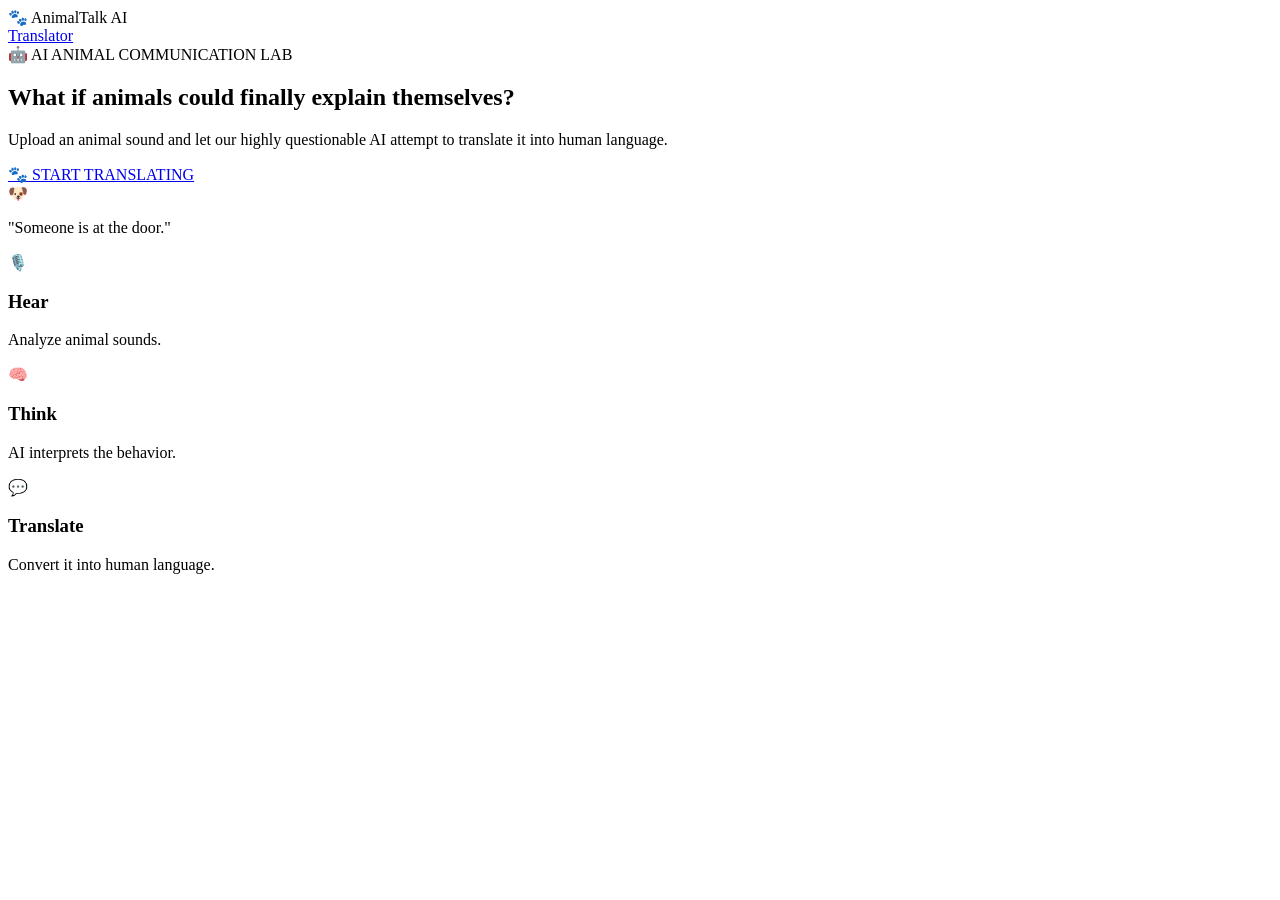
==== templates/index.html @ 05c5dc58 "updATED CODE" ====
<!DOCTYPE html>
<html>

<head>

    <title>AnimalTalk AI</title>

    <link rel="stylesheet"
          href="{{ url_for('static', filename='style.css') }}">

</head>

<body>

<nav>

    <div class="logo">
        🐾 AnimalTalk AI
    </div>

    <a href="/translator">
        Translator
    </a>

</nav>


<section class="hero">

    <div class="hero-content">

        <div class="badge">
            🤖 AI ANIMAL COMMUNICATION LAB
        </div>

        <h1>
            What if animals
            <span>could finally explain themselves?</span>
        </h1>

        <p>
            Upload an animal sound and let our highly
            questionable AI attempt to translate it
            into human language.
        </p>

        <a href="/translator"
           class="primary-btn">

            🐾 START TRANSLATING

        </a>

    </div>


    <div class="animal-card">

        <div class="animal">
            🐶
        </div>

        <div class="sound-wave">

            <span></span>
            <span></span>
            <span></span>
            <span></span>
            <span></span>

        </div>

        <p>
            "Someone is at the door."
        </p>

    </div>

</section>


<section class="features">

    <div class="feature">
        🎙️
        <h3>Hear</h3>
        <p>Analyze animal sounds.</p>
    </div>

    <div class="feature">
        🧠
        <h3>Think</h3>
        <p>AI interprets the behavior.</p>
    </div>

    <div class="feature">
        💬
        <h3>Translate</h3>
        <p>Convert it into human language.</p>
    </div>

</section>

</body>

</html>
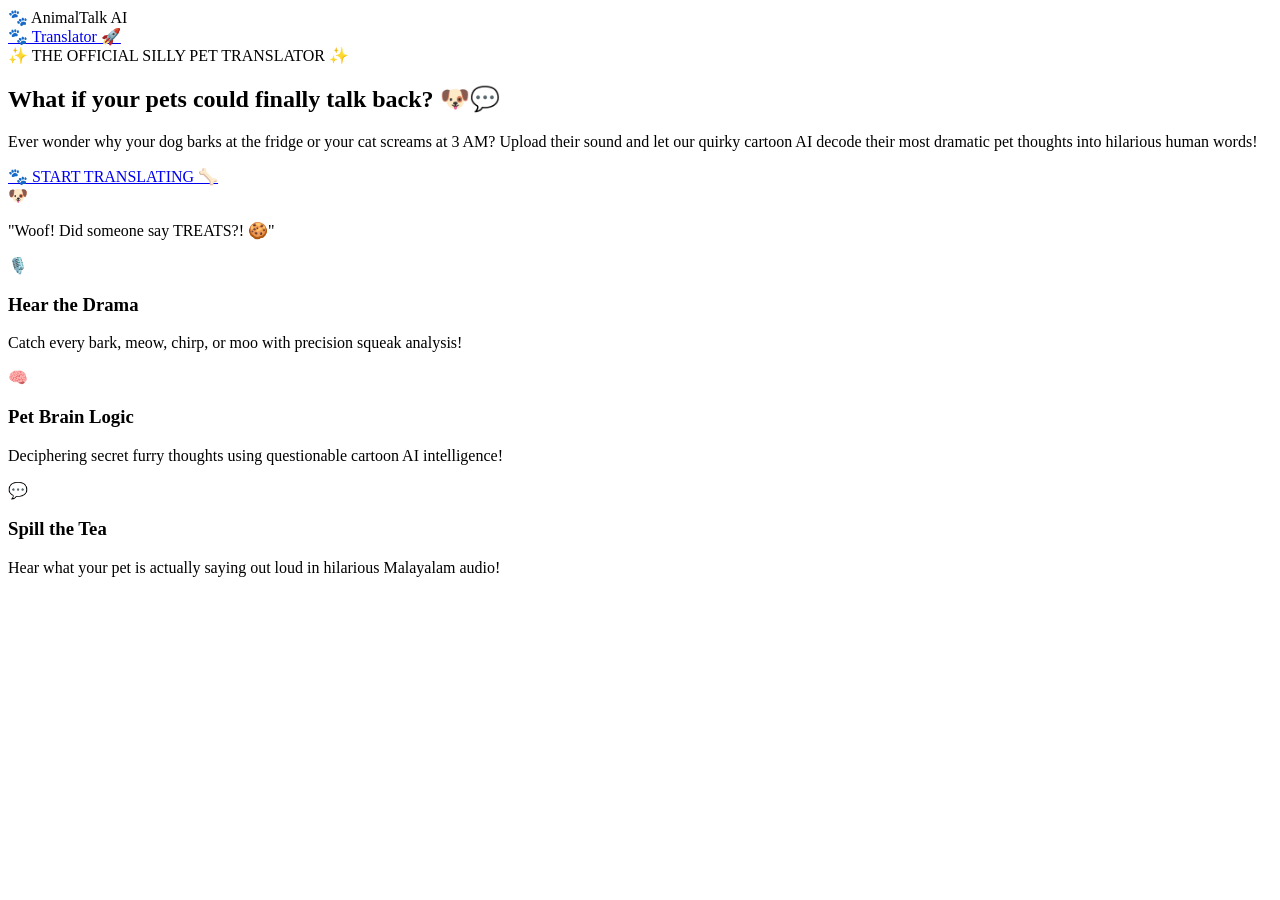
==== commit f194247a: "Replace old project with new code" ====
--- a/templates/index.html
+++ b/templates/index.html
@@ -1,106 +1,83 @@
 <!DOCTYPE html>
-<html>
+<html lang="en">
 
 <head>
-
-    <title>AnimalTalk AI</title>
-
-    <link rel="stylesheet"
-          href="{{ url_for('static', filename='style.css') }}">
-
+    <meta charset="UTF-8">
+    <meta name="viewport" content="width=device-width, initial-scale=1.0">
+    <title>🐾 AnimalTalk AI - Cute Cartoon Pet Translator ✨</title>
+    <link rel="stylesheet" href="{{ url_for('static', filename='style.css') }}">
 </head>
 
 <body>
 
 <nav>
-
     <div class="logo">
-        🐾 AnimalTalk AI
+        <span>🐾</span> AnimalTalk AI
     </div>
-
     <a href="/translator">
-        Translator
+        🐾 Translator 🚀
     </a>
-
 </nav>
 
-
 <section class="hero">
-
     <div class="hero-content">
-
         <div class="badge">
-            🤖 AI ANIMAL COMMUNICATION LAB
+            ✨ THE OFFICIAL SILLY PET TRANSLATOR ✨
         </div>
 
         <h1>
-            What if animals
-            <span>could finally explain themselves?</span>
+            What if your pets
+            <span>could finally talk back? 🐶💬</span>
         </h1>
 
         <p>
-            Upload an animal sound and let our highly
-            questionable AI attempt to translate it
-            into human language.
+            Ever wonder why your dog barks at the fridge or your cat screams at 3 AM? 
+            Upload their sound and let our quirky cartoon AI decode their most dramatic pet thoughts into hilarious human words!
         </p>
 
-        <a href="/translator"
-           class="primary-btn">
-
-            🐾 START TRANSLATING
-
+        <a href="/translator" class="primary-btn">
+            🐾 START TRANSLATING 🦴
         </a>
-
     </div>
 
-
     <div class="animal-card">
-
-        <div class="animal">
+        <div class="animal" id="heroAnimal">
             🐶
         </div>
 
         <div class="sound-wave">
-
             <span></span>
             <span></span>
             <span></span>
             <span></span>
             <span></span>
-
         </div>
 
         <p>
-            "Someone is at the door."
+            "Woof! Did someone say TREATS?! 🍪"
         </p>
-
     </div>
-
 </section>
 
-
 <section class="features">
-
     <div class="feature">
         🎙️
-        <h3>Hear</h3>
-        <p>Analyze animal sounds.</p>
+        <h3>Hear the Drama</h3>
+        <p>Catch every bark, meow, chirp, or moo with precision squeak analysis!</p>
     </div>
 
     <div class="feature">
         🧠
-        <h3>Think</h3>
-        <p>AI interprets the behavior.</p>
+        <h3>Pet Brain Logic</h3>
+        <p>Deciphering secret furry thoughts using questionable cartoon AI intelligence!</p>
     </div>
 
     <div class="feature">
         💬
-        <h3>Translate</h3>
-        <p>Convert it into human language.</p>
+        <h3>Spill the Tea</h3>
+        <p>Hear what your pet is actually saying out loud in hilarious Malayalam audio!</p>
     </div>
-
 </section>
 
 </body>
-
 </html>
